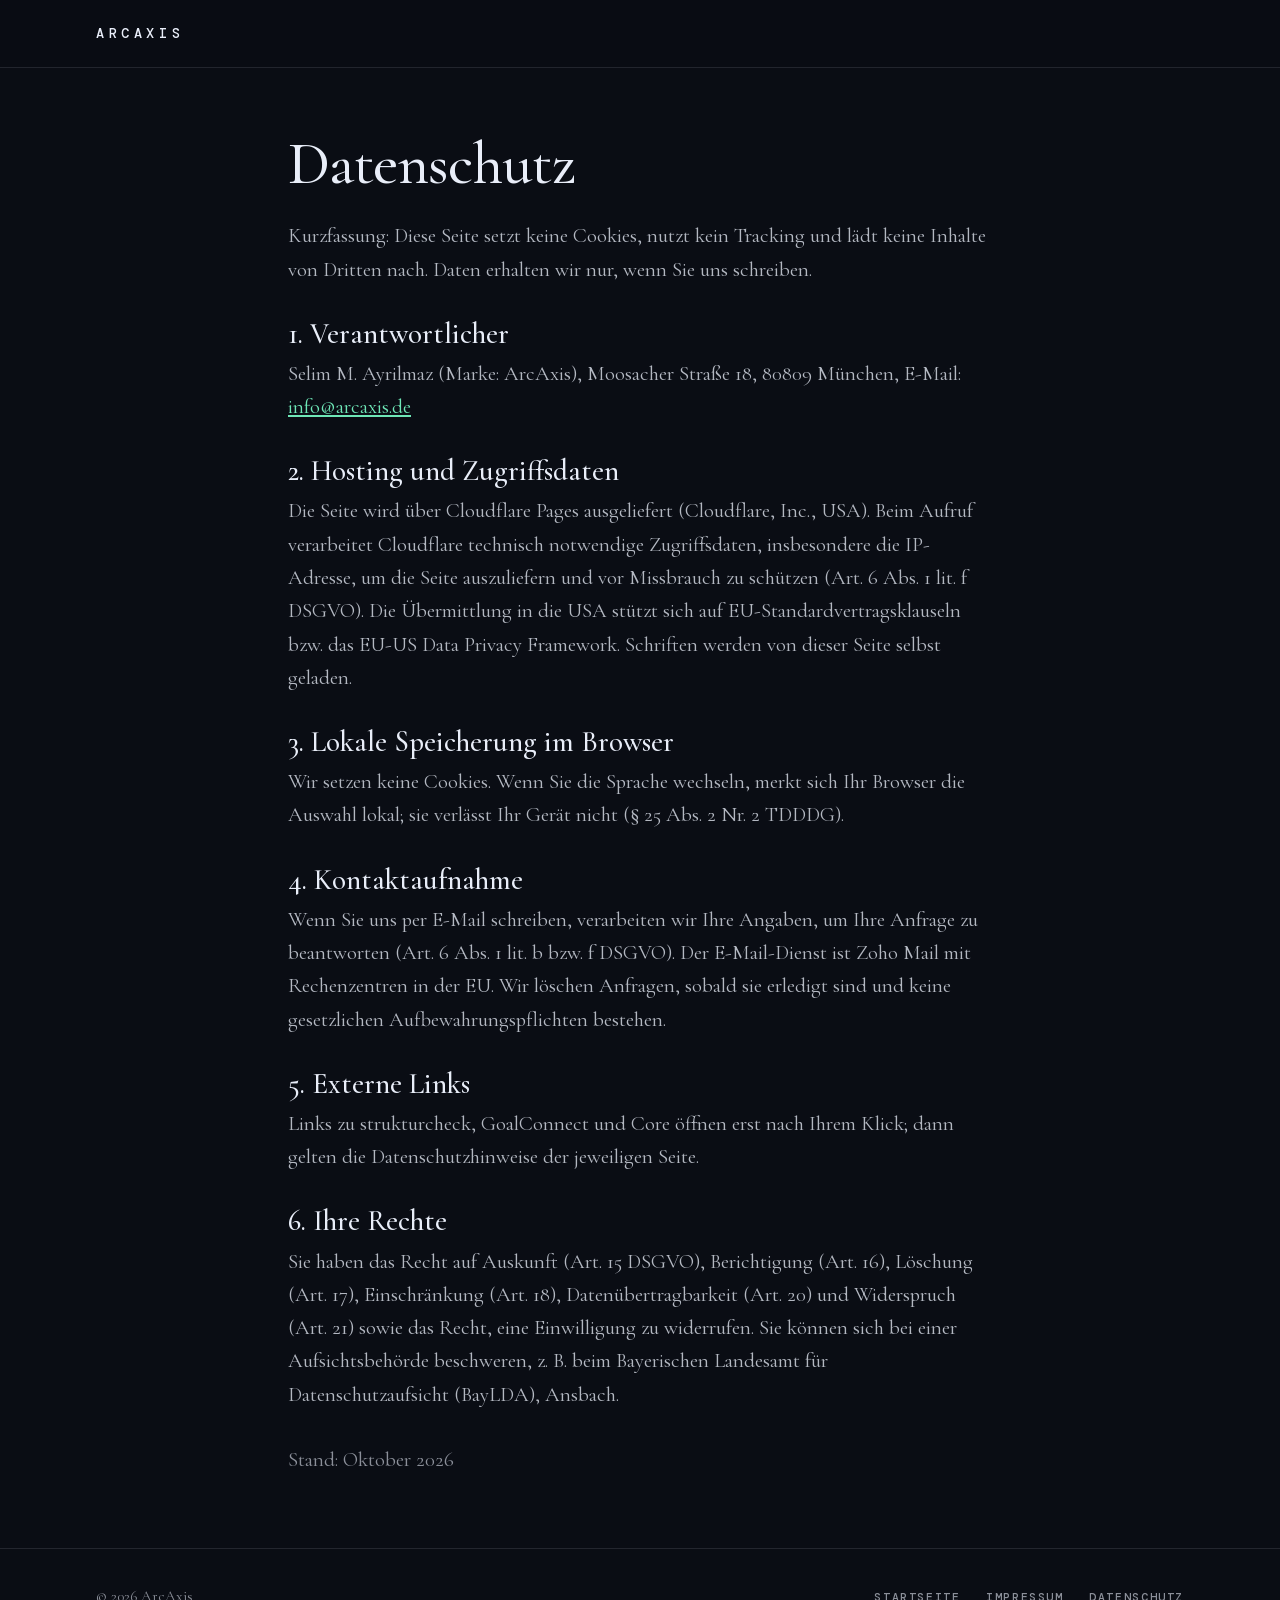
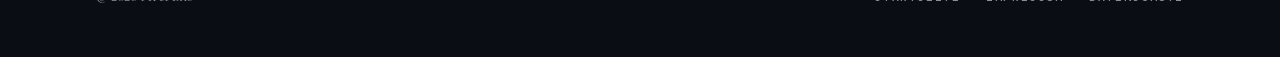
==== datenschutz.html @ 67dbcde4 "Neue ArcAxis-Seite: theoriebasierte Analysewerkzeuge (Preview) Co-Authored-By: Claude Sonnet 5.5 <no" ====
<!doctype html>
<html lang="de">
<head>
<meta charset="utf-8">
<meta name="viewport" content="width=device-width, initial-scale=1">
<title>Datenschutz – ArcAxis</title>
<meta name="robots" content="noindex,follow">
<link rel="canonical" href="https://arcaxis.de/datenschutz">
<meta name="theme-color" content="#0a0d14">
<link rel="icon" type="image/svg+xml" href="/assets/favicon.svg">
<link rel="stylesheet" href="/assets/fonts/fonts.css">
<link rel="stylesheet" href="/assets/arcaxis.css">
</head>
<body>
<a class="skip" href="#main">Zum Inhalt springen</a>
<header class="hdr"><div class="wrap hdr__in"><a class="brand" href="/" aria-label="ArcAxis"><span>ArcAxis</span></a></div></header>
<main id="main"><div class="wrap legal">
  <h1>Datenschutz</h1>
  <p>Kurzfassung: Diese Seite setzt keine Cookies, nutzt kein Tracking und lädt keine Inhalte von Dritten nach. Daten erhalten wir nur, wenn Sie uns schreiben.</p>
  <h2>1. Verantwortlicher</h2>
  <p>Selim M. Ayrilmaz (Marke: ArcAxis), Moosacher Straße 18, 80809 München, E-Mail: <a href="mailto:info@arcaxis.de">info@arcaxis.de</a></p>
  <h2>2. Hosting und Zugriffsdaten</h2>
  <p>Die Seite wird über Cloudflare Pages ausgeliefert (Cloudflare, Inc., USA). Beim Aufruf verarbeitet Cloudflare technisch notwendige Zugriffsdaten, insbesondere die IP-Adresse, um die Seite auszuliefern und vor Missbrauch zu schützen (Art. 6 Abs. 1 lit. f DSGVO). Die Übermittlung in die USA stützt sich auf EU-Standardvertragsklauseln bzw. das EU-US Data Privacy Framework. Schriften werden von dieser Seite selbst geladen.</p>
  <h2>3. Lokale Speicherung im Browser</h2>
  <p>Wir setzen keine Cookies. Wenn Sie die Sprache wechseln, merkt sich Ihr Browser die Auswahl lokal; sie verlässt Ihr Gerät nicht (§ 25 Abs. 2 Nr. 2 TDDDG).</p>
  <h2>4. Kontaktaufnahme</h2>
  <p>Wenn Sie uns per E-Mail schreiben, verarbeiten wir Ihre Angaben, um Ihre Anfrage zu beantworten (Art. 6 Abs. 1 lit. b bzw. f DSGVO). Der E-Mail-Dienst ist Zoho Mail mit Rechenzentren in der EU. Wir löschen Anfragen, sobald sie erledigt sind und keine gesetzlichen Aufbewahrungspflichten bestehen.</p>
  <h2>5. Externe Links</h2>
  <p>Links zu strukturcheck, GoalConnect und Core öffnen erst nach Ihrem Klick; dann gelten die Datenschutzhinweise der jeweiligen Seite.</p>
  <h2>6. Ihre Rechte</h2>
  <p>Sie haben das Recht auf Auskunft (Art. 15 DSGVO), Berichtigung (Art. 16), Löschung (Art. 17), Einschränkung (Art. 18), Datenübertragbarkeit (Art. 20) und Widerspruch (Art. 21) sowie das Recht, eine Einwilligung zu widerrufen. Sie können sich bei einer Aufsichtsbehörde beschweren, z. B. beim Bayerischen Landesamt für Datenschutzaufsicht (BayLDA), Ansbach.</p>
  <p style="margin-top:2rem;color:var(--muted)">Stand: Oktober 2026</p>
</div></main>
<footer class="ftr"><div class="wrap ftr__in"><small>© 2026 ArcAxis</small><nav aria-label="Rechtliches"><a href="/">Startseite</a><a href="/impressum">Impressum</a><a href="/datenschutz">Datenschutz</a></nav></div></footer>
</body>
</html>
---- assets/fonts/fonts.css ----
/* self-hosted: Cormorant Garamond + DM Mono (SIL OFL), Latin */
@font-face{font-family:'Cormorant Garamond';font-style:normal;font-weight:400 600;font-display:swap;src:url(./cormorant-garamond-normal-latin-e99b45.woff2) format('woff2')}
@font-face{font-family:'Cormorant Garamond';font-style:italic;font-weight:400 500;font-display:swap;src:url(./cormorant-garamond-italic-latin-fe99e3.woff2) format('woff2')}
@font-face{font-family:'DM Mono';font-style:normal;font-weight:400 500;font-display:swap;src:url(./dm-mono-normal-latin-9bb717.woff2) format('woff2')}
---- assets/arcaxis.css ----
/* ArcAxis – ruhig, theoriegetragen, drei Farben für drei Werkzeuge */
:root{
  --bg:#0a0d14; --bg-1:#0e121b; --bg-2:#131827;
  --text:#e9eef9; --text-2:rgba(233,238,249,.76); --muted:rgba(233,238,249,.58); --faint:rgba(233,238,249,.34);
  --line:rgba(233,238,249,.11); --line-2:rgba(233,238,249,.22);
  --mint:#6ee7b7; --lime:#e8ff00; --amber:#e8b979;
  --serif:"Cormorant Garamond",Georgia,"Times New Roman",serif; --mono:"DM Mono",ui-monospace,Menlo,monospace;
  --wrap:68rem; --gap:clamp(1.25rem,4vw,2.5rem); --ease:cubic-bezier(.2,.7,.2,1);
}
*,*::before,*::after{box-sizing:border-box}
html{-webkit-text-size-adjust:100%;scroll-behavior:smooth}
body{margin:0;background:var(--bg);color:var(--text);font-family:var(--serif);font-size:clamp(1.12rem,1.04rem + .35vw,1.3rem);line-height:1.6;-webkit-font-smoothing:antialiased}
a{color:inherit}
:focus-visible{outline:2px solid var(--mint);outline-offset:3px;border-radius:2px}
.skip{position:absolute;left:1rem;top:-4rem;background:var(--mint);color:#04140d;padding:.6rem 1rem;z-index:300;transition:top .2s;font-family:var(--mono);font-size:.8rem}
.skip:focus{top:1rem}
.wrap{width:min(100% - 2*var(--gap),var(--wrap));margin-inline:auto}
.narrow{max-width:46rem}
.mono{font-family:var(--mono);font-size:.74rem;letter-spacing:.16em;text-transform:uppercase}
.eyebrow{font-family:var(--mono);font-size:.74rem;letter-spacing:.2em;text-transform:uppercase;color:var(--muted);display:flex;align-items:center;gap:.8rem}
.eyebrow::before{content:"";width:2rem;height:1px;background:var(--line-2)}
h1,h2,h3{font-weight:500;line-height:1.08;margin:0}
h1{font-size:clamp(2.8rem,1.4rem + 6vw,6.2rem);letter-spacing:-.01em}
h2{font-size:clamp(2rem,1.3rem + 2.8vw,3.4rem)}
h3{font-size:clamp(1.4rem,1.2rem + .8vw,1.8rem)}
p{margin:0}
.lead{font-size:clamp(1.25rem,1.1rem + .8vw,1.65rem);color:var(--text-2);max-width:40rem;line-height:1.45}
em{font-style:italic;color:var(--text)}

/* header */
.hdr{position:sticky;top:0;z-index:100;background:rgba(10,13,20,.86);backdrop-filter:blur(10px);-webkit-backdrop-filter:blur(10px);border-bottom:1px solid var(--line)}
.hdr__in{display:flex;align-items:center;gap:1.4rem;min-height:4.2rem}
.brand{display:flex;align-items:center;gap:.8rem;text-decoration:none}
.brand svg{width:2.4rem;height:2.4rem}
.brand span{font-family:var(--mono);font-size:.85rem;letter-spacing:.34em;text-transform:uppercase}
.nav{display:flex;gap:1.6rem;margin-left:auto}
.nav a{font-family:var(--mono);font-size:.72rem;letter-spacing:.16em;text-transform:uppercase;text-decoration:none;color:var(--muted);padding:.4rem 0;border-bottom:1px solid transparent}
.nav a:hover{color:var(--text);border-bottom-color:var(--line-2)}
.lang{display:flex;border:1px solid var(--line-2);border-radius:99px;overflow:hidden}
.lang button{all:unset;cursor:pointer;font-family:var(--mono);font-size:.68rem;letter-spacing:.12em;padding:.35rem .7rem;color:var(--muted)}
.lang button[aria-pressed="true"]{background:var(--text);color:var(--bg)}
@media (max-width:760px){.nav{display:none}.hdr__in{justify-content:space-between}}

/* hero */
.hero{padding-block:clamp(3rem,10vh,7rem) clamp(3rem,9vh,6rem);position:relative;overflow:hidden}
.hero__grid{display:grid;gap:3rem;align-items:center}
@media (min-width:900px){.hero__grid{grid-template-columns:1.35fr .8fr}}
.hero h1{margin-top:1.4rem}
.hero .lead{margin-top:1.6rem}
.cta{display:flex;flex-wrap:wrap;gap:.9rem;margin-top:2.2rem}
.btn{display:inline-flex;align-items:center;gap:.6rem;min-height:3.1rem;padding:.7rem 1.5rem;border:1px solid var(--line-2);border-radius:99px;font-family:var(--mono);font-size:.74rem;letter-spacing:.16em;text-transform:uppercase;text-decoration:none;color:var(--text);transition:border-color .2s,background .2s,transform .2s}
.btn:hover{border-color:var(--text)}
.btn:active{transform:translateY(1px)}
.btn--primary{background:var(--text);color:var(--bg);border-color:var(--text)}
.btn--primary:hover{background:#fff}
.mark-lg{width:min(100%,24rem);justify-self:center}
.mark-lg svg{width:100%;height:auto;display:block}
.mark-lg circle{opacity:0;animation:pop .7s var(--ease) forwards}
.mark-lg circle:nth-of-type(1){animation-delay:.5s}.mark-lg circle:nth-of-type(2){animation-delay:.8s}.mark-lg circle:nth-of-type(3){animation-delay:1.1s}
@keyframes pop{from{opacity:0;transform:scale(.4);transform-origin:center;transform-box:fill-box}to{opacity:1;transform:scale(1);transform-origin:center;transform-box:fill-box}}

/* sections */
.section{padding-block:clamp(3.5rem,9vh,6.5rem);border-top:1px solid var(--line)}
.section__head{display:grid;gap:1.1rem;margin-bottom:clamp(2rem,5vh,3.4rem)}
.principles{display:grid;gap:1.2rem}
@media (min-width:860px){.principles{grid-template-columns:repeat(3,1fr)}}
.pr{padding:1.6rem 0 0;border-top:1px solid var(--line-2)}
.pr__n{font-family:var(--mono);font-size:.72rem;letter-spacing:.2em;color:var(--faint)}
.pr h3{margin:.6rem 0 .7rem}
.pr p{color:var(--text-2)}

/* products */
.cards{display:grid;gap:1.1rem}
@media (min-width:860px){.cards{grid-template-columns:repeat(3,1fr)}}
.card{position:relative;display:flex;flex-direction:column;gap:.9rem;padding:1.7rem 1.6rem 1.6rem;background:var(--bg-1);border:1px solid var(--line);border-radius:14px;text-decoration:none;transition:border-color .25s,transform .25s var(--ease),background .25s}
.card:hover{border-color:var(--c);background:var(--bg-2);transform:translateY(-3px)}
.card__dot{width:.9rem;height:.9rem;border-radius:50%;background:var(--c)}
.card__tag{font-family:var(--mono);font-size:.68rem;letter-spacing:.18em;text-transform:uppercase;color:var(--muted)}
.card h3{font-size:clamp(1.8rem,1.4rem + 1.1vw,2.3rem)}
.card p{color:var(--text-2);flex:1}
.card__go{font-family:var(--mono);font-size:.72rem;letter-spacing:.16em;text-transform:uppercase;color:var(--c)}
.c-mint{--c:var(--mint)}.c-lime{--c:var(--lime)}.c-amber{--c:var(--amber)}

/* offer */
.offer{display:grid;gap:3rem}
@media (min-width:900px){.offer{grid-template-columns:1fr 1fr;gap:4rem}}
.list{list-style:none;padding:0;margin:1.6rem 0 0;display:grid;gap:1.1rem}
.list li{display:grid;grid-template-columns:2.2rem 1fr;gap:.4rem;color:var(--text-2)}
.list li b{font-weight:500;color:var(--text)}
.list .no{font-family:var(--mono);font-size:.72rem;letter-spacing:.14em;color:var(--faint);padding-top:.35rem}
.steps{list-style:none;padding:0;margin:1.6rem 0 0;display:grid;gap:0;counter-reset:s}
.steps li{counter-increment:s;display:grid;grid-template-columns:2.6rem 1fr;gap:.5rem;padding:1.1rem 0;border-top:1px solid var(--line)}
.steps li:last-child{border-bottom:1px solid var(--line)}
.steps li::before{content:counter(s,decimal-leading-zero);font-family:var(--mono);font-size:.74rem;letter-spacing:.14em;color:var(--mint);padding-top:.4rem}
.steps b{font-weight:500}
.steps span{display:block;color:var(--text-2)}
.ask{margin-top:2.4rem;padding:1.8rem;border:1px solid var(--line-2);border-radius:14px;background:var(--bg-1);display:grid;gap:1rem}
.ask h3{font-size:clamp(1.6rem,1.3rem + .9vw,2.1rem)}
.ask p{color:var(--text-2)}
.fit{margin-top:2rem;color:var(--muted);font-size:1rem}

/* about + footer */
.about{display:grid;gap:1rem;max-width:42rem}
.about p{color:var(--text-2)}
.ftr{border-top:1px solid var(--line);padding-block:2.2rem 3rem;color:var(--muted)}
.ftr__in{display:flex;flex-wrap:wrap;gap:1rem 2.4rem;justify-content:space-between;align-items:baseline}
.ftr nav{display:flex;flex-wrap:wrap;gap:.4rem 1.6rem}
.ftr a{font-family:var(--mono);font-size:.72rem;letter-spacing:.14em;text-transform:uppercase;text-decoration:none;color:var(--muted)}
.ftr a:hover{color:var(--text)}
.ftr small{font-size:.95rem}

/* legal */
.legal{padding-block:clamp(2.5rem,7vh,4.5rem) 4rem;max-width:44rem}
.legal h1{font-size:clamp(2.2rem,1.6rem + 3vw,3.8rem);margin-bottom:1.4rem}
.legal h2{font-size:clamp(1.4rem,1.2rem + .8vw,1.8rem);margin:2rem 0 .5rem}
.legal p{color:var(--text-2);margin:.5rem 0}
.legal a{color:var(--mint)}

@media (prefers-reduced-motion:reduce){*{animation:none!important;transition:none!important}.mark-lg circle{opacity:1}html{scroll-behavior:auto}}
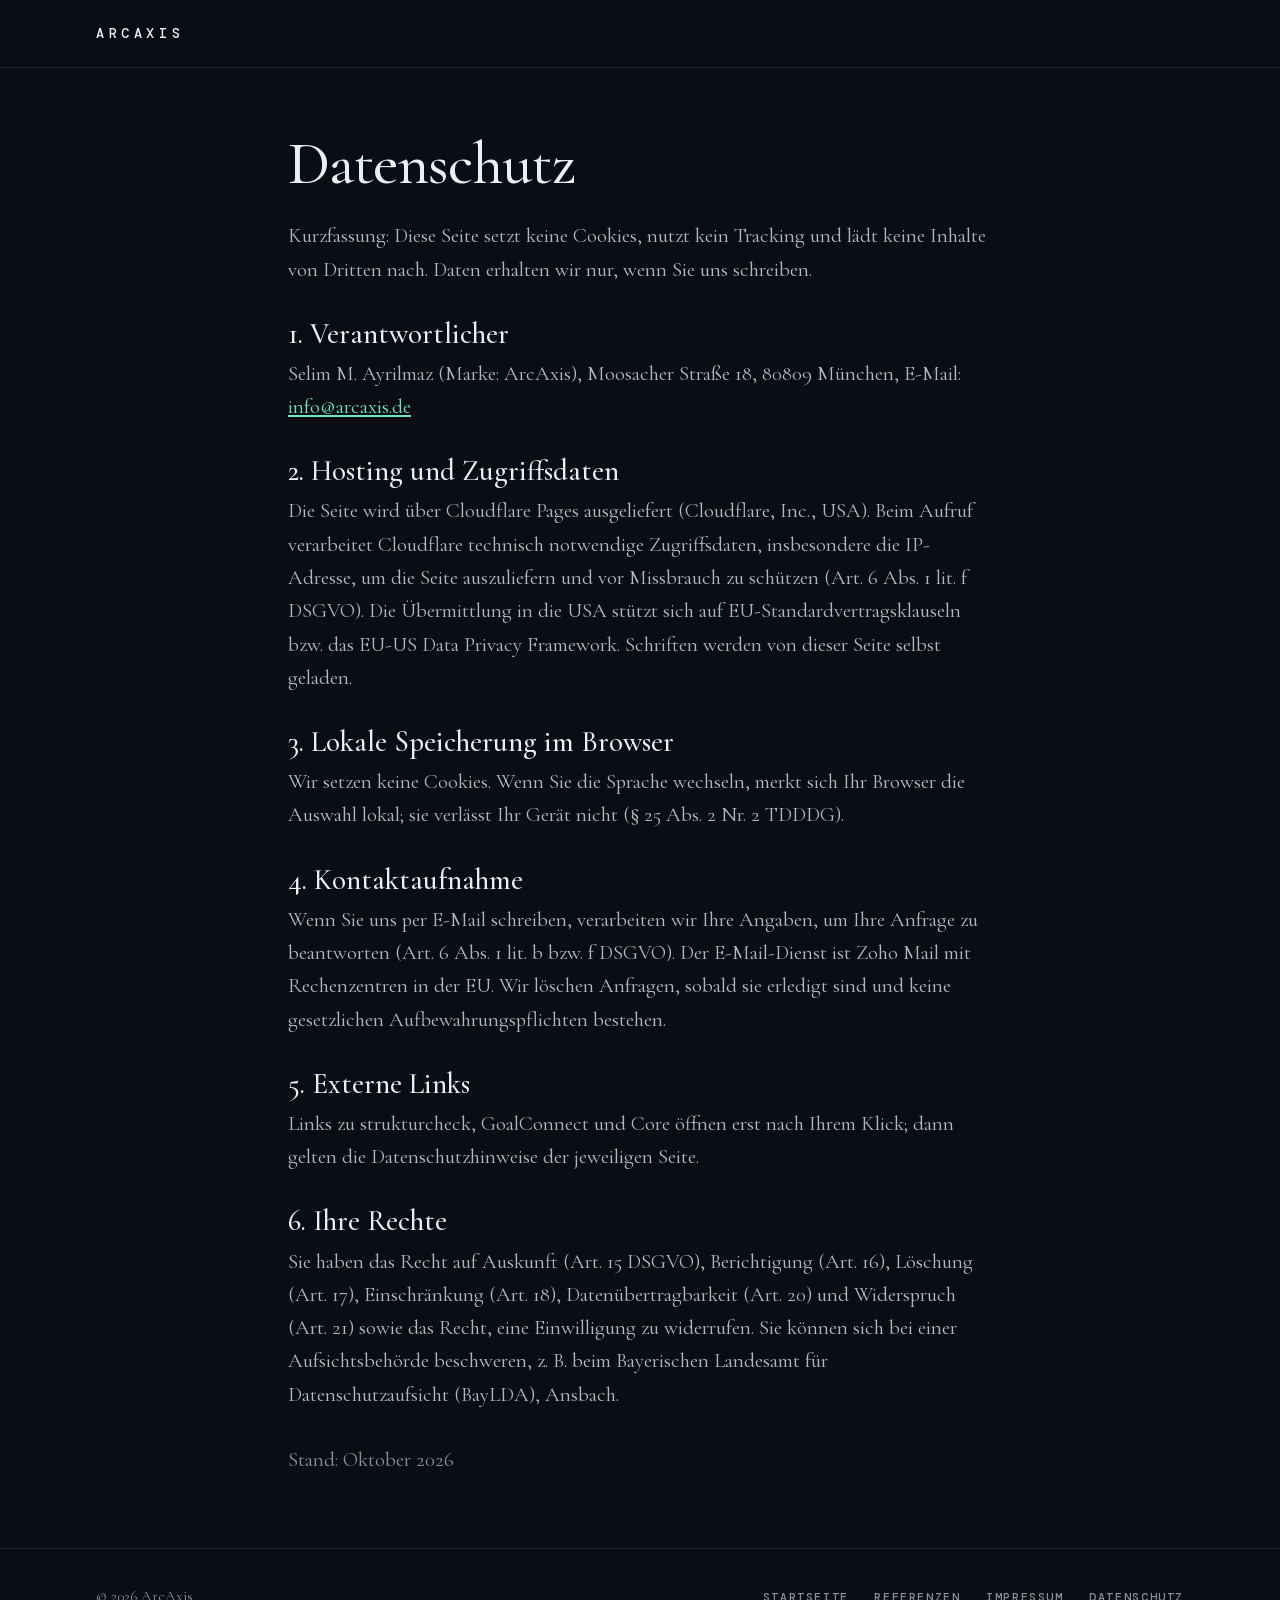
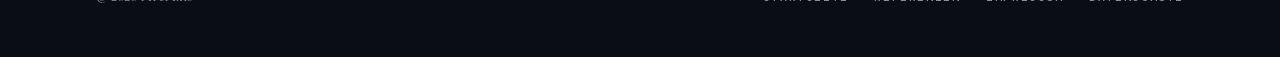
==== commit 50660800: "ArcAxis: Startseite reduziert, Referenzen-Seite (5 Projekte), Bilder aus den echten Produkten Co-Aut" ====
--- a/datenschutz.html
+++ b/datenschutz.html
@@ -31,6 +31,6 @@
   <p>Sie haben das Recht auf Auskunft (Art. 15 DSGVO), Berichtigung (Art. 16), Löschung (Art. 17), Einschränkung (Art. 18), Datenübertragbarkeit (Art. 20) und Widerspruch (Art. 21) sowie das Recht, eine Einwilligung zu widerrufen. Sie können sich bei einer Aufsichtsbehörde beschweren, z. B. beim Bayerischen Landesamt für Datenschutzaufsicht (BayLDA), Ansbach.</p>
   <p style="margin-top:2rem;color:var(--muted)">Stand: Oktober 2026</p>
 </div></main>
-<footer class="ftr"><div class="wrap ftr__in"><small>© 2026 ArcAxis</small><nav aria-label="Rechtliches"><a href="/">Startseite</a><a href="/impressum">Impressum</a><a href="/datenschutz">Datenschutz</a></nav></div></footer>
+<footer class="ftr"><div class="wrap ftr__in"><small>© 2026 ArcAxis</small><nav aria-label="Rechtliches"><a href="/">Startseite</a><a href="/referenzen">Referenzen</a><a href="/impressum">Impressum</a><a href="/datenschutz">Datenschutz</a></nav></div></footer>
 </body>
 </html>
--- a/assets/arcaxis.css
+++ b/assets/arcaxis.css
@@ -117,3 +117,91 @@
 .legal a{color:var(--mint)}
 
 @media (prefers-reduced-motion:reduce){*{animation:none!important;transition:none!important}.mark-lg circle{opacity:1}html{scroll-behavior:auto}}
+.list li > span:last-child b{display:block;margin-bottom:.15rem}
+
+/* ---- leise Fassung ---- */
+.quiet{min-height:calc(100svh - 4.2rem - 21rem);display:grid;align-items:center;padding-block:clamp(2rem,8vh,5rem)}
+.quiet__grid{display:grid;gap:2.5rem;align-items:center}
+@media (min-width:860px){.quiet__grid{grid-template-columns:1.4fr .8fr}}
+.quiet h1{font-size:clamp(4rem,2rem + 11vw,11rem);line-height:.9;letter-spacing:-.02em;font-weight:400}
+.quiet__sub{margin-top:1.6rem;font-family:var(--mono);font-size:.78rem;letter-spacing:.34em;text-transform:uppercase;color:var(--muted)}
+.mark-draw svg path{stroke-dasharray:520;stroke-dashoffset:520;animation:draw 1.6s var(--ease) .2s forwards}
+.mark-draw svg line{stroke-dasharray:280;stroke-dashoffset:280;animation:draw 1.1s var(--ease) 1.1s forwards}
+@keyframes draw{to{stroke-dashoffset:0}}
+.mark-draw circle:nth-of-type(1){animation-delay:1.9s}.mark-draw circle:nth-of-type(2){animation-delay:2.2s}.mark-draw circle:nth-of-type(3){animation-delay:2.5s}
+.work{padding-block:0 3rem}
+.work__t{color:var(--faint);margin-bottom:1rem}
+.rows{list-style:none;margin:0;padding:0;border-top:1px solid var(--line)}
+.row{display:grid;grid-template-columns:1.1rem minmax(8rem,1fr) 1.2fr 1.5rem;align-items:center;gap:1.2rem;padding:1.15rem .2rem;border-bottom:1px solid var(--line);text-decoration:none;transition:background .25s,padding .25s var(--ease)}
+.row:hover{background:rgba(233,238,249,.03);padding-left:.8rem}
+.row__dot{width:.7rem;height:.7rem;border-radius:50%;background:var(--c)}
+.row__n{font-size:clamp(1.4rem,1.2rem + .8vw,1.9rem)}
+.row__d{font-family:var(--mono);font-size:.72rem;letter-spacing:.18em;text-transform:uppercase;color:var(--muted)}
+.row__a{color:var(--faint);transition:color .2s,transform .25s var(--ease)}
+.row:hover .row__a{color:var(--c);transform:translate(2px,-2px)}
+@media (max-width:560px){.row{grid-template-columns:1.1rem 1fr 1.5rem}.row__d{display:none}}
+.note{margin-top:2.2rem;font-family:var(--mono);font-size:.74rem;letter-spacing:.14em;text-transform:uppercase;color:var(--muted)}
+.note a{color:var(--text);text-decoration:none;border-bottom:1px solid var(--line-2)}
+.note a:hover{border-bottom-color:var(--text)}
+@media (prefers-reduced-motion:reduce){.mark-draw svg path,.mark-draw svg line{stroke-dashoffset:0}}
+@media (max-width:859px){.quiet{min-height:auto;padding-block:3rem 2.5rem}.mark-lg{width:min(70%,16rem);justify-self:start}}
+
+/* ---- Referenzen ---- */
+.c-lime2{--c:#b8f040}.c-ember{--c:#e8683a}
+.glow{position:fixed;inset:0;pointer-events:none;z-index:0;background:radial-gradient(520px circle at var(--mx,70%) var(--my,20%),rgba(233,238,249,.05),transparent 62%)}
+main,.ftr{position:relative;z-index:1}
+.rhero{padding-block:clamp(3rem,10vh,7rem) clamp(2.5rem,7vh,4.5rem)}
+.rhero h1{font-size:clamp(4.2rem,2rem + 12vw,12rem);line-height:.88;letter-spacing:-.02em;font-weight:400;margin-top:1.2rem}
+.rhero__sub{margin-top:1.6rem;font-family:var(--mono);font-size:.78rem;letter-spacing:.3em;text-transform:uppercase;color:var(--muted)}
+.chips{display:flex;flex-wrap:wrap;gap:.7rem;margin-top:2.6rem}
+.chip{display:inline-flex;align-items:center;gap:.6rem;padding:.6rem 1.15rem;border:1px solid var(--line-2);border-radius:99px;font-family:var(--mono);font-size:.7rem;letter-spacing:.14em;text-transform:uppercase;text-decoration:none;color:var(--text-2);transition:border-color .2s,color .2s,transform .2s}
+.chip i{width:.55rem;height:.55rem;border-radius:50%;background:var(--c)}
+.chip:hover{border-color:var(--c);color:var(--text);transform:translateY(-2px)}
+.ref{position:relative;padding-block:clamp(4.5rem,13vh,9rem);border-top:1px solid var(--line);overflow:hidden}
+.ref::before{content:"";position:absolute;width:75vmax;height:75vmax;right:-28vmax;top:-12vmax;background:radial-gradient(closest-side,color-mix(in srgb,var(--c) 15%,transparent),transparent);pointer-events:none}
+.ref--rev::before{left:-28vmax;right:auto}
+.ref__no{position:absolute;left:calc(var(--gap) - .4rem);top:.4rem;font-size:clamp(9rem,5rem + 24vw,27rem);line-height:.8;font-weight:500;color:transparent;-webkit-text-stroke:1px rgba(233,238,249,.075);pointer-events:none;user-select:none}
+.ref--rev .ref__no{left:auto;right:calc(var(--gap) - .4rem)}
+.ref__grid{position:relative;display:grid;gap:3.5rem;align-items:center}
+@media (min-width:980px){.ref__grid{grid-template-columns:.8fr 1.5fr;gap:4.5rem}.ref--rev .ref__grid{grid-template-columns:1.5fr .8fr}.ref--rev .ref__meta{order:2}.ref--rev .ref__stage{order:1}}
+.ref__idx{color:var(--c);margin:0}
+.ref h2{font-size:clamp(2.8rem,1.6rem + 4.4vw,5.4rem);margin:.7rem 0 1rem;font-weight:400;letter-spacing:-.01em}
+.ref__one{color:var(--text-2);font-size:clamp(1.15rem,1.05rem + .5vw,1.4rem);max-width:30rem;line-height:1.45}
+.ref__tags{list-style:none;display:flex;flex-wrap:wrap;gap:.5rem;margin:1.5rem 0 0;padding:0}
+.ref__tags li{font-family:var(--mono);font-size:.64rem;letter-spacing:.14em;text-transform:uppercase;border:1px solid var(--line-2);border-radius:99px;padding:.34rem .8rem;color:var(--muted)}
+.ref__facts{display:flex;flex-wrap:wrap;gap:1.6rem 2.6rem;margin:2.2rem 0 0}
+.ref__facts div{min-width:6rem}
+.ref__facts dt{font-size:clamp(2.6rem,1.8rem + 2.4vw,4rem);line-height:1;color:var(--c);font-weight:500}
+.ref__facts dd{margin:.4rem 0 0;font-family:var(--mono);font-size:.64rem;letter-spacing:.14em;text-transform:uppercase;color:var(--muted);max-width:10.5rem;line-height:1.5}
+.ref__stack{margin-top:1.9rem;font-family:var(--mono);font-size:.68rem;letter-spacing:.08em;color:var(--faint);line-height:1.6}
+.ref__link{display:inline-block;margin-top:1.7rem;font-family:var(--mono);font-size:.74rem;letter-spacing:.14em;text-transform:uppercase;text-decoration:none;color:var(--c);border-bottom:1px solid transparent;padding-bottom:.15rem}
+.ref__link:hover{border-bottom-color:var(--c)}
+.ref__link--off{color:var(--faint)}
+.ref__stage{position:relative;perspective:1700px;padding-bottom:1.5rem}
+.ref__stage:has(.win--b){padding-bottom:5rem}
+.win{margin:0;background:#0b0f17;border:1px solid var(--line-2);border-radius:12px;overflow:hidden;box-shadow:0 50px 120px -30px rgba(0,0,0,.85),0 0 0 1px rgba(255,255,255,.02);transform:rotateY(var(--ry,0deg)) rotateX(var(--rx,0deg));transition:transform .6s var(--ease);will-change:transform}
+.win img{display:block;width:100%;height:auto}
+.win__bar{display:flex;align-items:center;gap:.4rem;padding:.65rem .9rem;background:#121826;border-bottom:1px solid var(--line)}
+.win__bar i{width:.6rem;height:.6rem;border-radius:50%;background:rgba(233,238,249,.18)}
+.win__bar span{margin-left:.7rem;font-family:var(--mono);font-size:.62rem;letter-spacing:.06em;color:var(--faint);background:rgba(255,255,255,.04);border-radius:99px;padding:.18rem .75rem;overflow:hidden;text-overflow:ellipsis;white-space:nowrap}
+.win--b{position:absolute;width:54%;right:-3%;bottom:0;z-index:2;--ry:calc(var(--ry0,0deg) - 4deg)}
+.phone{position:absolute;left:-3%;bottom:-.5rem;width:21%;z-index:3;margin:0;border-radius:2.2rem;padding:.38rem;background:#0c1018;border:1px solid var(--line-2);box-shadow:0 40px 90px -20px rgba(0,0,0,.9);transform:rotateY(calc(var(--ry,0deg)*1.6)) rotateX(var(--rx,0deg));transition:transform .6s var(--ease)}
+.phone img{display:block;width:100%;height:auto;border-radius:1.85rem}
+.ref--rev .phone{left:auto;right:-3%}
+.ref:not(:has(.win--b)) .phone{left:auto;right:-2%;bottom:-2.5rem;width:22%}
+.ref--rev:not(:has(.win--b)) .phone{right:auto;left:-2%}
+@media (max-width:979px){.win--b{display:none}.ref__stage:has(.win--b){padding-bottom:3rem}.phone{width:30%;left:auto;right:2%;bottom:-1.5rem}.ref--rev .phone{right:2%;left:auto}.ref:not(:has(.win--b)) .phone,.ref--rev:not(:has(.win--b)) .phone{left:auto;right:2%;width:30%}}
+.rend{padding-block:clamp(4rem,12vh,8rem);border-top:1px solid var(--line)}
+.rend__t{color:var(--faint);margin:0 0 1rem}
+.rend__p{font-family:var(--mono);font-size:clamp(.9rem,.8rem + .5vw,1.15rem);letter-spacing:.1em;text-transform:uppercase;color:var(--muted)}
+.rend__p a{color:var(--text);text-decoration:none;border-bottom:1px solid var(--line-2)}
+.rend__p a:hover{border-bottom-color:var(--text)}
+.js .rv{opacity:0;transform:translateY(32px);transition:opacity 1s var(--ease),transform 1s var(--ease)}
+.js .rv.in{opacity:1;transform:none}
+.js .ref__stage.rv{transition-delay:.12s}
+@media (prefers-reduced-motion:reduce){.js .rv{opacity:1;transform:none}.win,.phone{transition:none}}
+
+.quiet{min-height:calc(100svh - 4.2rem - 7rem)}
+@media (max-width:859px){.quiet{min-height:calc(100svh - 4.2rem - 8rem)}}
+
+.ref__facts dt,.ref__no{font-variant-numeric:lining-nums;font-feature-settings:"lnum" 1}
